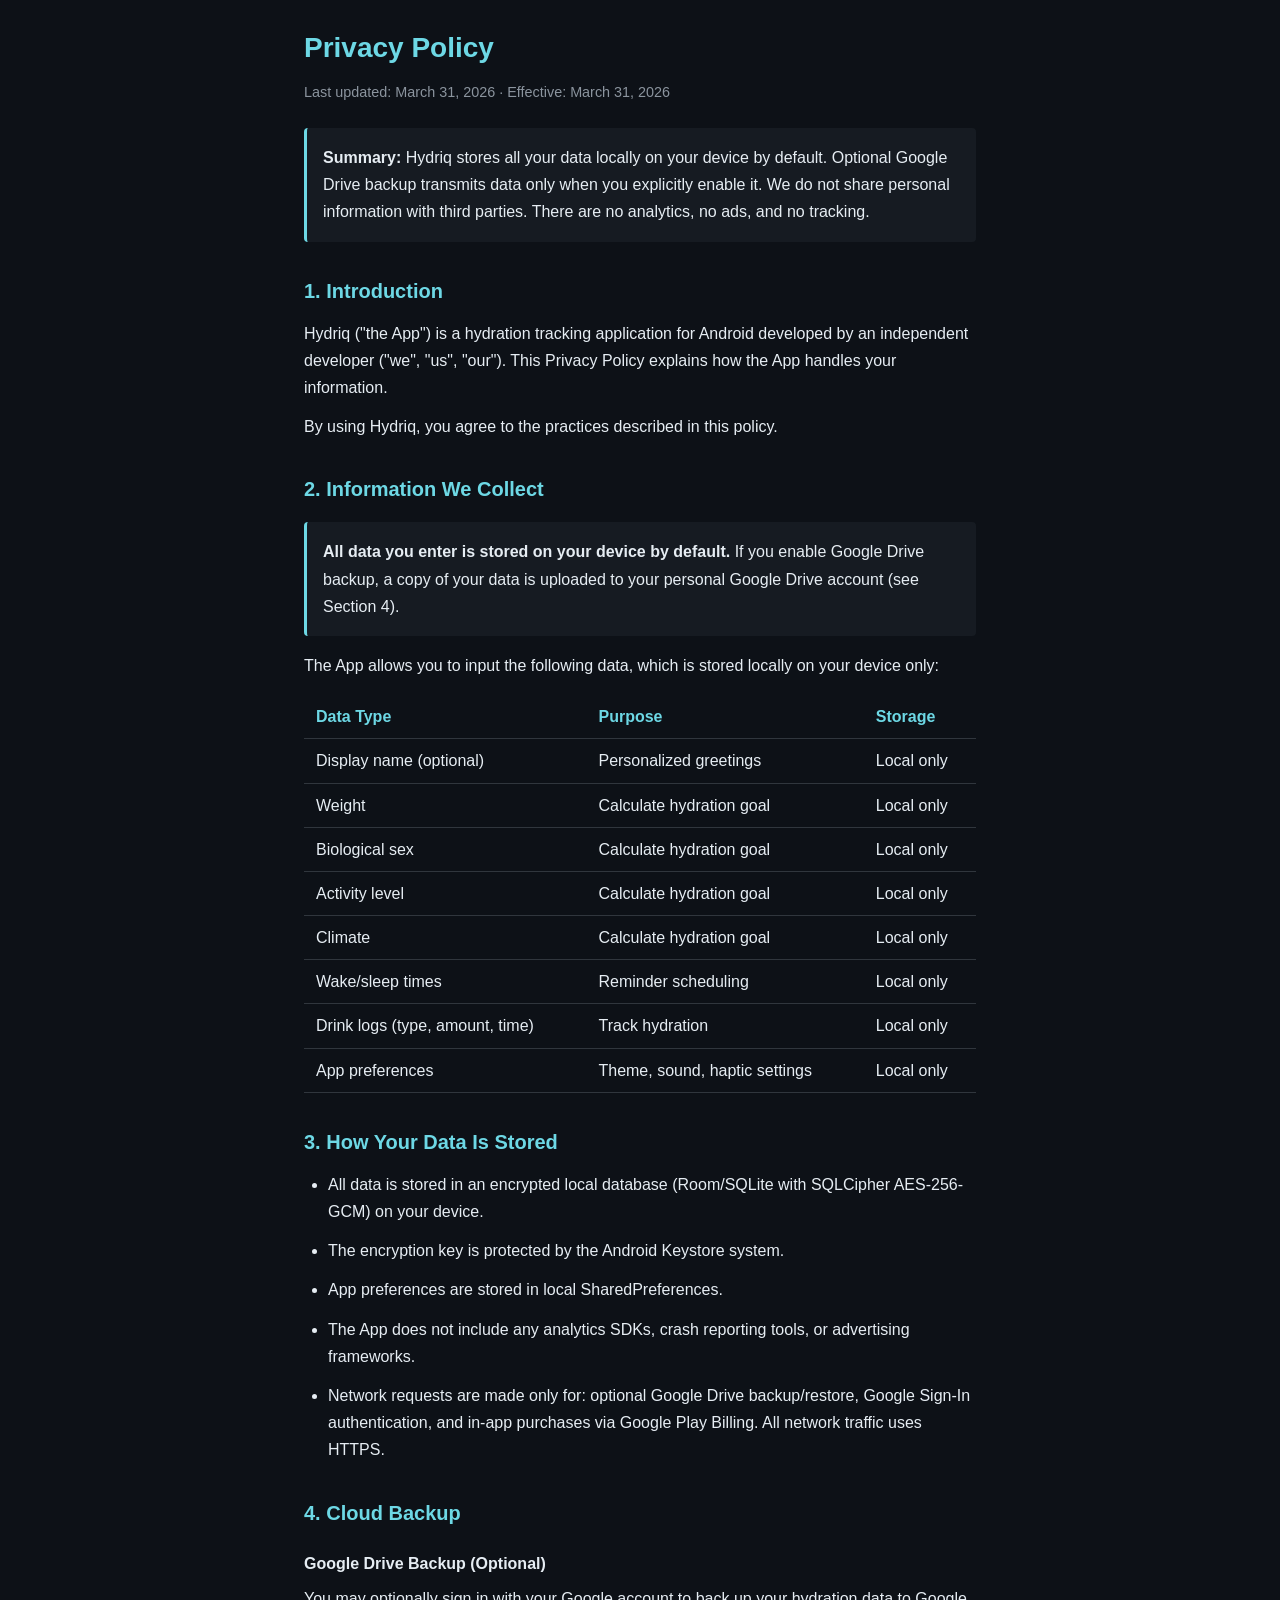
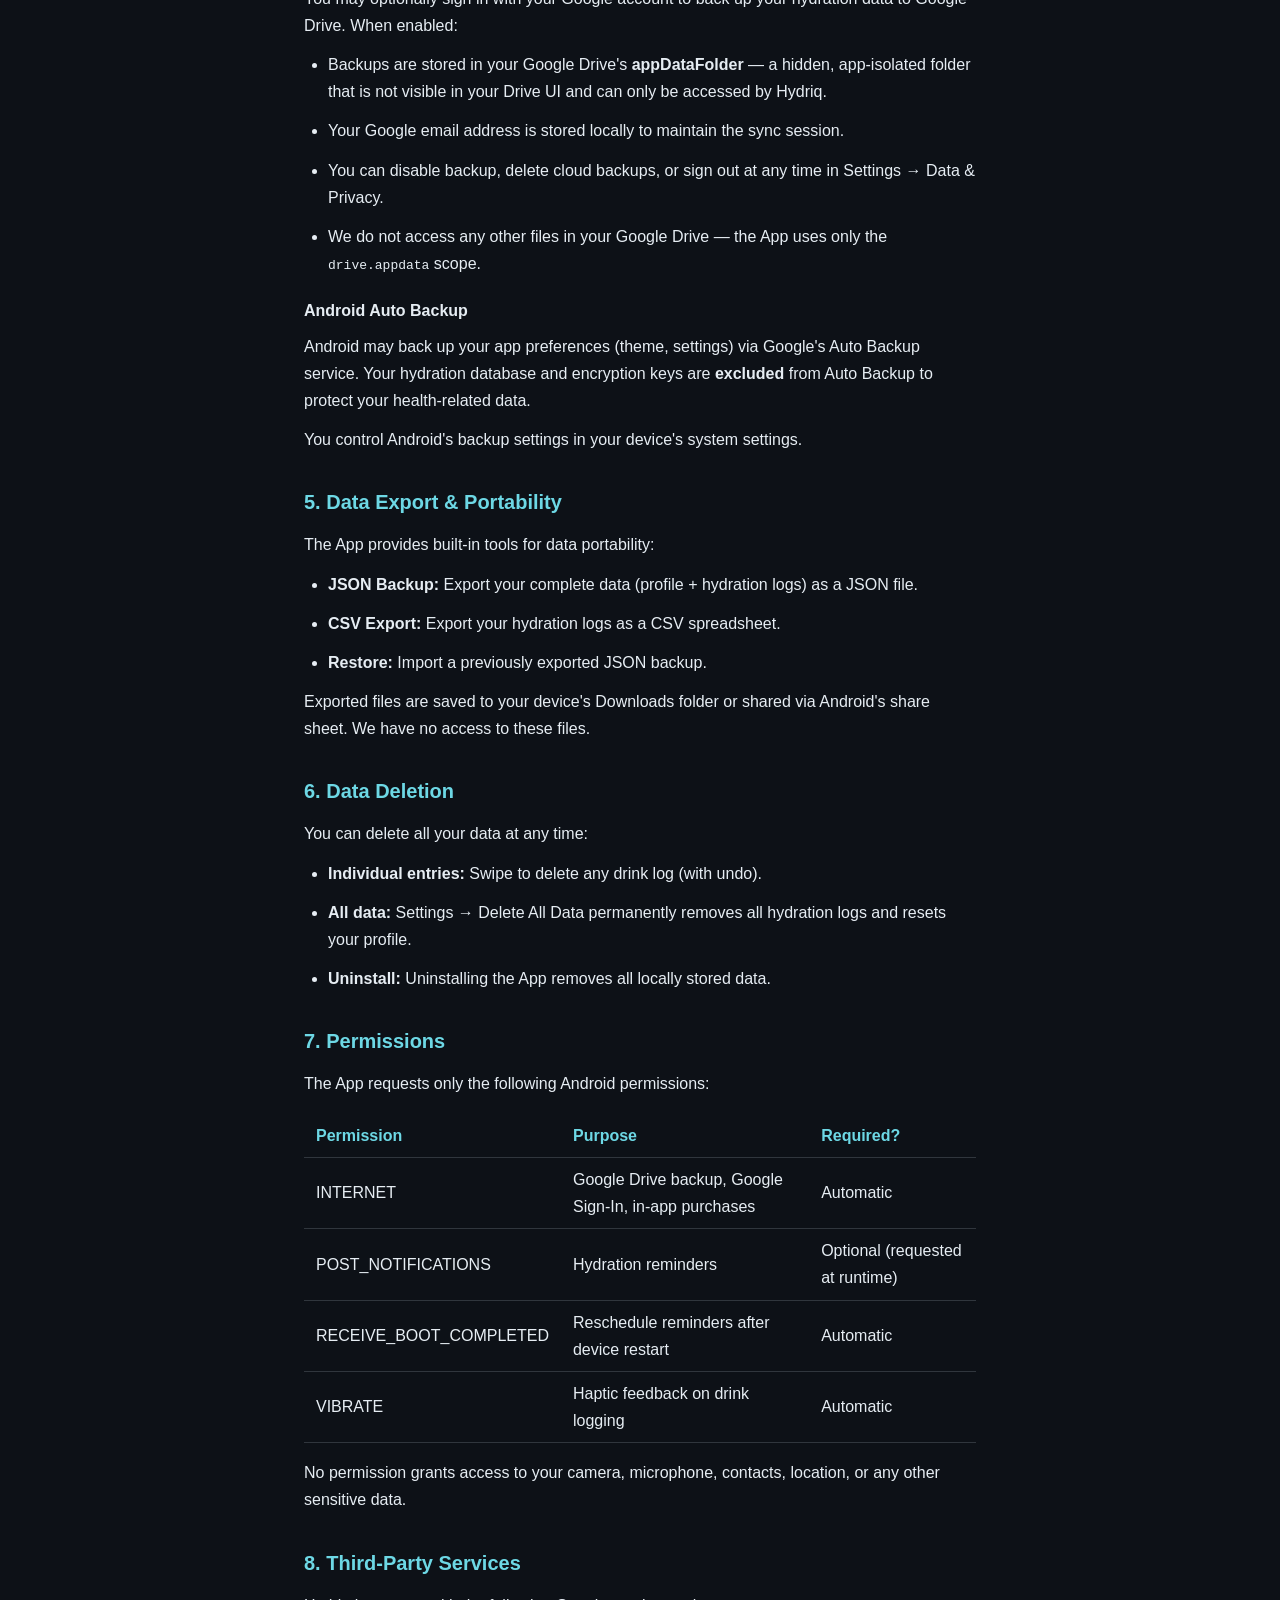
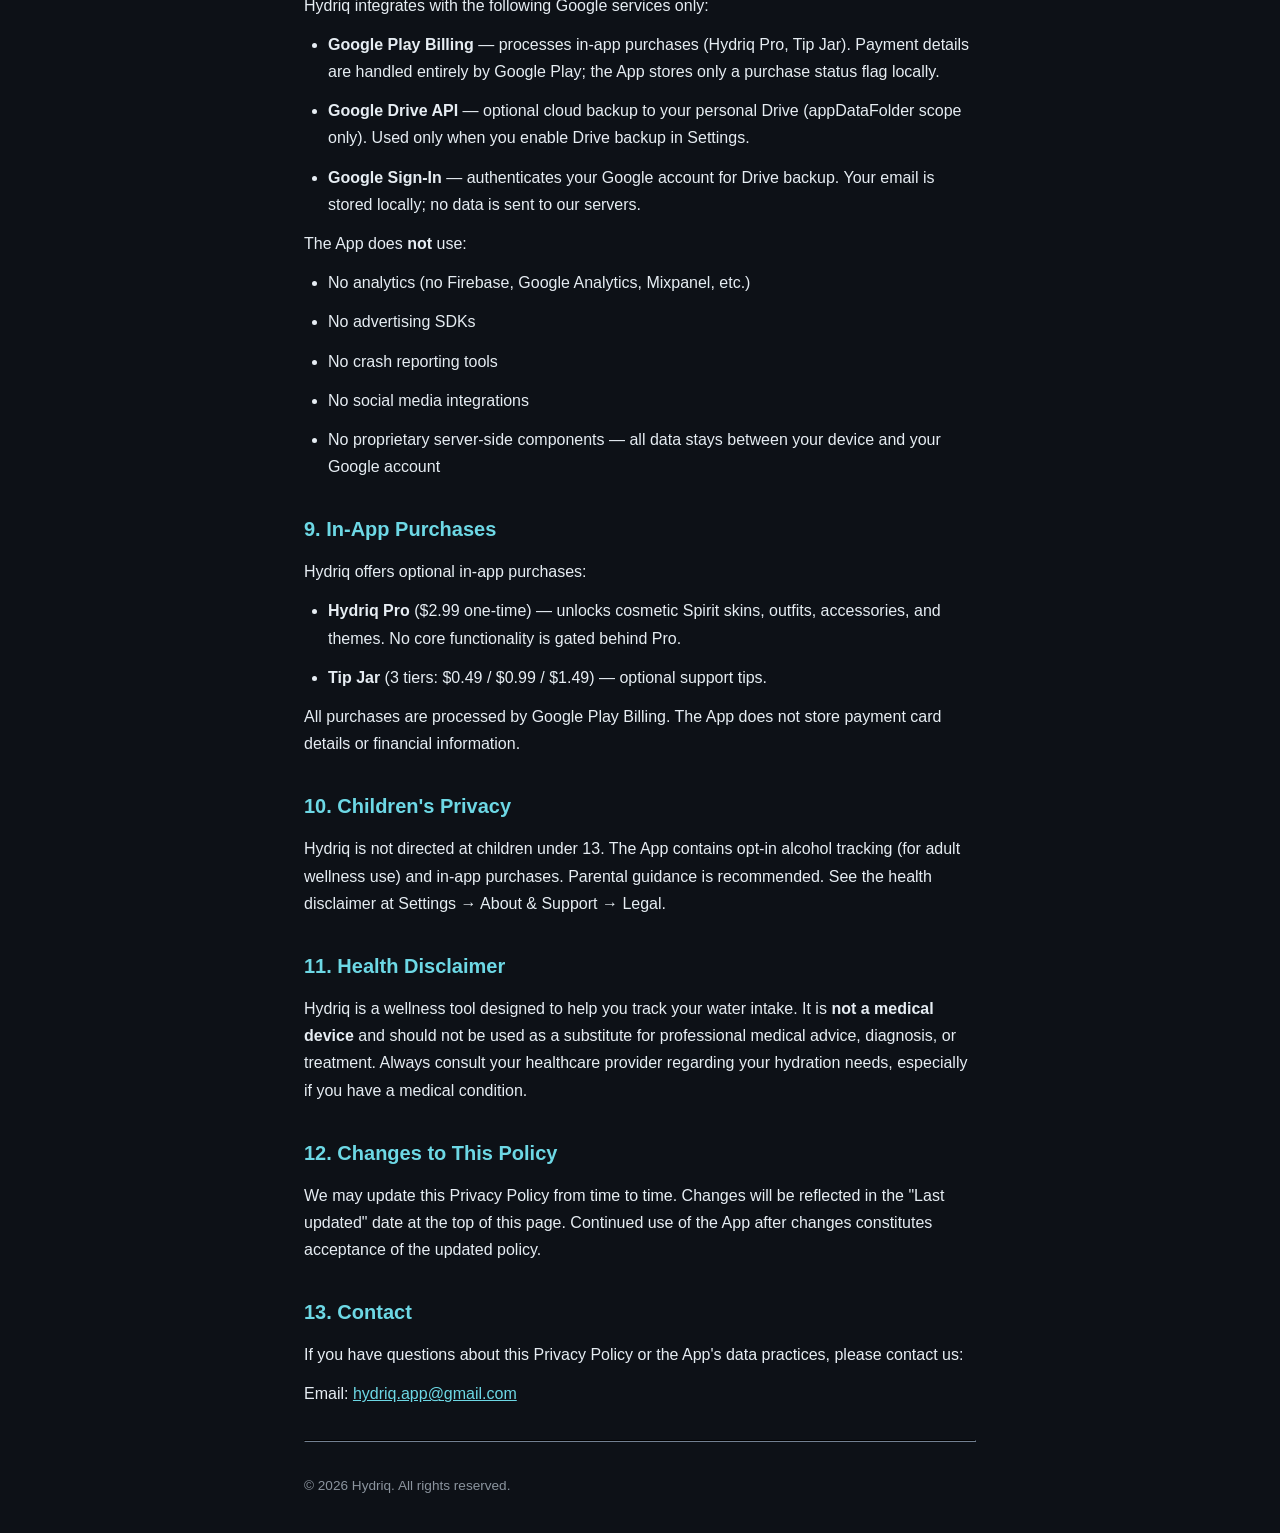
==== index.html @ 162431bd "Privacy policy" ====
<!DOCTYPE html>
<html lang="en">
<head>
    <meta charset="UTF-8">
    <meta name="viewport" content="width=device-width, initial-scale=1.0">
    <title>Hydriq — Privacy Policy</title>
    <style>
        :root {
            --bg: #0D1117;
            --surface: #161B22;
            --text: #E6EDF3;
            --muted: #8B949E;
            --accent: #6DD8E5;
        }
        * { margin: 0; padding: 0; box-sizing: border-box; }
        body {
            font-family: -apple-system, BlinkMacSystemFont, 'Segoe UI', Roboto, Oxygen, sans-serif;
            background: var(--bg);
            color: var(--text);
            line-height: 1.7;
            padding: 24px;
            max-width: 720px;
            margin: 0 auto;
        }
        h1 { font-size: 1.75rem; margin-bottom: 8px; color: var(--accent); }
        h2 { font-size: 1.25rem; margin-top: 32px; margin-bottom: 12px; color: var(--accent); }
        h3 { font-size: 1rem; margin-top: 20px; margin-bottom: 8px; }
        p, li { margin-bottom: 12px; color: var(--text); }
        ul { padding-left: 24px; }
        .subtitle { color: var(--muted); font-size: 0.9rem; margin-bottom: 24px; }
        .highlight { background: var(--surface); border-left: 3px solid var(--accent); padding: 16px; border-radius: 4px; margin: 16px 0; }
        a { color: var(--accent); }
        table { width: 100%; border-collapse: collapse; margin: 16px 0; }
        th, td { text-align: left; padding: 8px 12px; border-bottom: 1px solid #30363D; }
        th { color: var(--accent); font-weight: 600; }
    </style>
</head>
<body>

<h1>Privacy Policy</h1>
<p class="subtitle">Last updated: March 31, 2026 &middot; Effective: March 31, 2026</p>

<div class="highlight">
    <strong>Summary:</strong> Hydriq stores all your data locally on your device by default. Optional Google Drive backup transmits data only when you explicitly enable it. We do not share personal information with third parties. There are no analytics, no ads, and no tracking.
</div>

<h2>1. Introduction</h2>
<p>Hydriq ("the App") is a hydration tracking application for Android developed by an independent developer ("we", "us", "our"). This Privacy Policy explains how the App handles your information.</p>
<p>By using Hydriq, you agree to the practices described in this policy.</p>

<h2>2. Information We Collect</h2>

<div class="highlight">
    <strong>All data you enter is stored on your device by default.</strong> If you enable Google Drive backup, a copy of your data is uploaded to your personal Google Drive account (see Section 4).
</div>

<p>The App allows you to input the following data, which is stored locally on your device only:</p>

<table>
    <tr><th>Data Type</th><th>Purpose</th><th>Storage</th></tr>
    <tr><td>Display name (optional)</td><td>Personalized greetings</td><td>Local only</td></tr>
    <tr><td>Weight</td><td>Calculate hydration goal</td><td>Local only</td></tr>
    <tr><td>Biological sex</td><td>Calculate hydration goal</td><td>Local only</td></tr>
    <tr><td>Activity level</td><td>Calculate hydration goal</td><td>Local only</td></tr>
    <tr><td>Climate</td><td>Calculate hydration goal</td><td>Local only</td></tr>
    <tr><td>Wake/sleep times</td><td>Reminder scheduling</td><td>Local only</td></tr>
    <tr><td>Drink logs (type, amount, time)</td><td>Track hydration</td><td>Local only</td></tr>
    <tr><td>App preferences</td><td>Theme, sound, haptic settings</td><td>Local only</td></tr>
</table>

<h2>3. How Your Data Is Stored</h2>
<ul>
    <li>All data is stored in an encrypted local database (Room/SQLite with SQLCipher AES-256-GCM) on your device.</li>
    <li>The encryption key is protected by the Android Keystore system.</li>
    <li>App preferences are stored in local SharedPreferences.</li>
    <li>The App does not include any analytics SDKs, crash reporting tools, or advertising frameworks.</li>
    <li>Network requests are made only for: optional Google Drive backup/restore, Google Sign-In authentication, and in-app purchases via Google Play Billing. All network traffic uses HTTPS.</li>
</ul>

<h2>4. Cloud Backup</h2>

<h3>Google Drive Backup (Optional)</h3>
<p>You may optionally sign in with your Google account to back up your hydration data to Google Drive. When enabled:</p>
<ul>
    <li>Backups are stored in your Google Drive's <strong>appDataFolder</strong> — a hidden, app-isolated folder that is not visible in your Drive UI and can only be accessed by Hydriq.</li>
    <li>Your Google email address is stored locally to maintain the sync session.</li>
    <li>You can disable backup, delete cloud backups, or sign out at any time in Settings &rarr; Data &amp; Privacy.</li>
    <li>We do not access any other files in your Google Drive — the App uses only the <code>drive.appdata</code> scope.</li>
</ul>

<h3>Android Auto Backup</h3>
<p>Android may back up your app preferences (theme, settings) via Google's Auto Backup service. Your hydration database and encryption keys are <strong>excluded</strong> from Auto Backup to protect your health-related data.</p>
<p>You control Android's backup settings in your device's system settings.</p>

<h2>5. Data Export &amp; Portability</h2>
<p>The App provides built-in tools for data portability:</p>
<ul>
    <li><strong>JSON Backup:</strong> Export your complete data (profile + hydration logs) as a JSON file.</li>
    <li><strong>CSV Export:</strong> Export your hydration logs as a CSV spreadsheet.</li>
    <li><strong>Restore:</strong> Import a previously exported JSON backup.</li>
</ul>
<p>Exported files are saved to your device's Downloads folder or shared via Android's share sheet. We have no access to these files.</p>

<h2>6. Data Deletion</h2>
<p>You can delete all your data at any time:</p>
<ul>
    <li><strong>Individual entries:</strong> Swipe to delete any drink log (with undo).</li>
    <li><strong>All data:</strong> Settings &rarr; Delete All Data permanently removes all hydration logs and resets your profile.</li>
    <li><strong>Uninstall:</strong> Uninstalling the App removes all locally stored data.</li>
</ul>

<h2>7. Permissions</h2>
<p>The App requests only the following Android permissions:</p>
<table>
    <tr><th>Permission</th><th>Purpose</th><th>Required?</th></tr>
    <tr><td>INTERNET</td><td>Google Drive backup, Google Sign-In, in-app purchases</td><td>Automatic</td></tr>
    <tr><td>POST_NOTIFICATIONS</td><td>Hydration reminders</td><td>Optional (requested at runtime)</td></tr>
    <tr><td>RECEIVE_BOOT_COMPLETED</td><td>Reschedule reminders after device restart</td><td>Automatic</td></tr>
    <tr><td>VIBRATE</td><td>Haptic feedback on drink logging</td><td>Automatic</td></tr>
</table>
<p>No permission grants access to your camera, microphone, contacts, location, or any other sensitive data.</p>

<h2>8. Third-Party Services</h2>
<p>Hydriq integrates with the following Google services only:</p>
<ul>
    <li><strong>Google Play Billing</strong> — processes in-app purchases (Hydriq Pro, Tip Jar). Payment details are handled entirely by Google Play; the App stores only a purchase status flag locally.</li>
    <li><strong>Google Drive API</strong> — optional cloud backup to your personal Drive (appDataFolder scope only). Used only when you enable Drive backup in Settings.</li>
    <li><strong>Google Sign-In</strong> — authenticates your Google account for Drive backup. Your email is stored locally; no data is sent to our servers.</li>
</ul>
<p>The App does <strong>not</strong> use:</p>
<ul>
    <li>No analytics (no Firebase, Google Analytics, Mixpanel, etc.)</li>
    <li>No advertising SDKs</li>
    <li>No crash reporting tools</li>
    <li>No social media integrations</li>
    <li>No proprietary server-side components — all data stays between your device and your Google account</li>
</ul>

<h2>9. In-App Purchases</h2>
<p>Hydriq offers optional in-app purchases:</p>
<ul>
    <li><strong>Hydriq Pro</strong> ($2.99 one-time) — unlocks cosmetic Spirit skins, outfits, accessories, and themes. No core functionality is gated behind Pro.</li>
    <li><strong>Tip Jar</strong> (3 tiers: $0.49 / $0.99 / $1.49) — optional support tips.</li>
</ul>
<p>All purchases are processed by Google Play Billing. The App does not store payment card details or financial information.</p>

<h2>10. Children's Privacy</h2>
<p>Hydriq is not directed at children under 13. The App contains opt-in alcohol tracking (for adult wellness use) and in-app purchases. Parental guidance is recommended. See the health disclaimer at Settings &rarr; About &amp; Support &rarr; Legal.</p>

<h2>11. Health Disclaimer</h2>
<p>Hydriq is a wellness tool designed to help you track your water intake. It is <strong>not a medical device</strong> and should not be used as a substitute for professional medical advice, diagnosis, or treatment. Always consult your healthcare provider regarding your hydration needs, especially if you have a medical condition.</p>

<h2>12. Changes to This Policy</h2>
<p>We may update this Privacy Policy from time to time. Changes will be reflected in the "Last updated" date at the top of this page. Continued use of the App after changes constitutes acceptance of the updated policy.</p>

<h2>13. Contact</h2>
<p>If you have questions about this Privacy Policy or the App's data practices, please contact us:</p>
<p>Email: <a href="mailto:hydriq.app@gmail.com">hydriq.app@gmail.com</a></p>

<hr style="border-color: #30363D; margin: 32px 0;">
<p style="color: var(--muted); font-size: 0.85rem;">&copy; 2026 Hydriq. All rights reserved.</p>

</body>
</html>
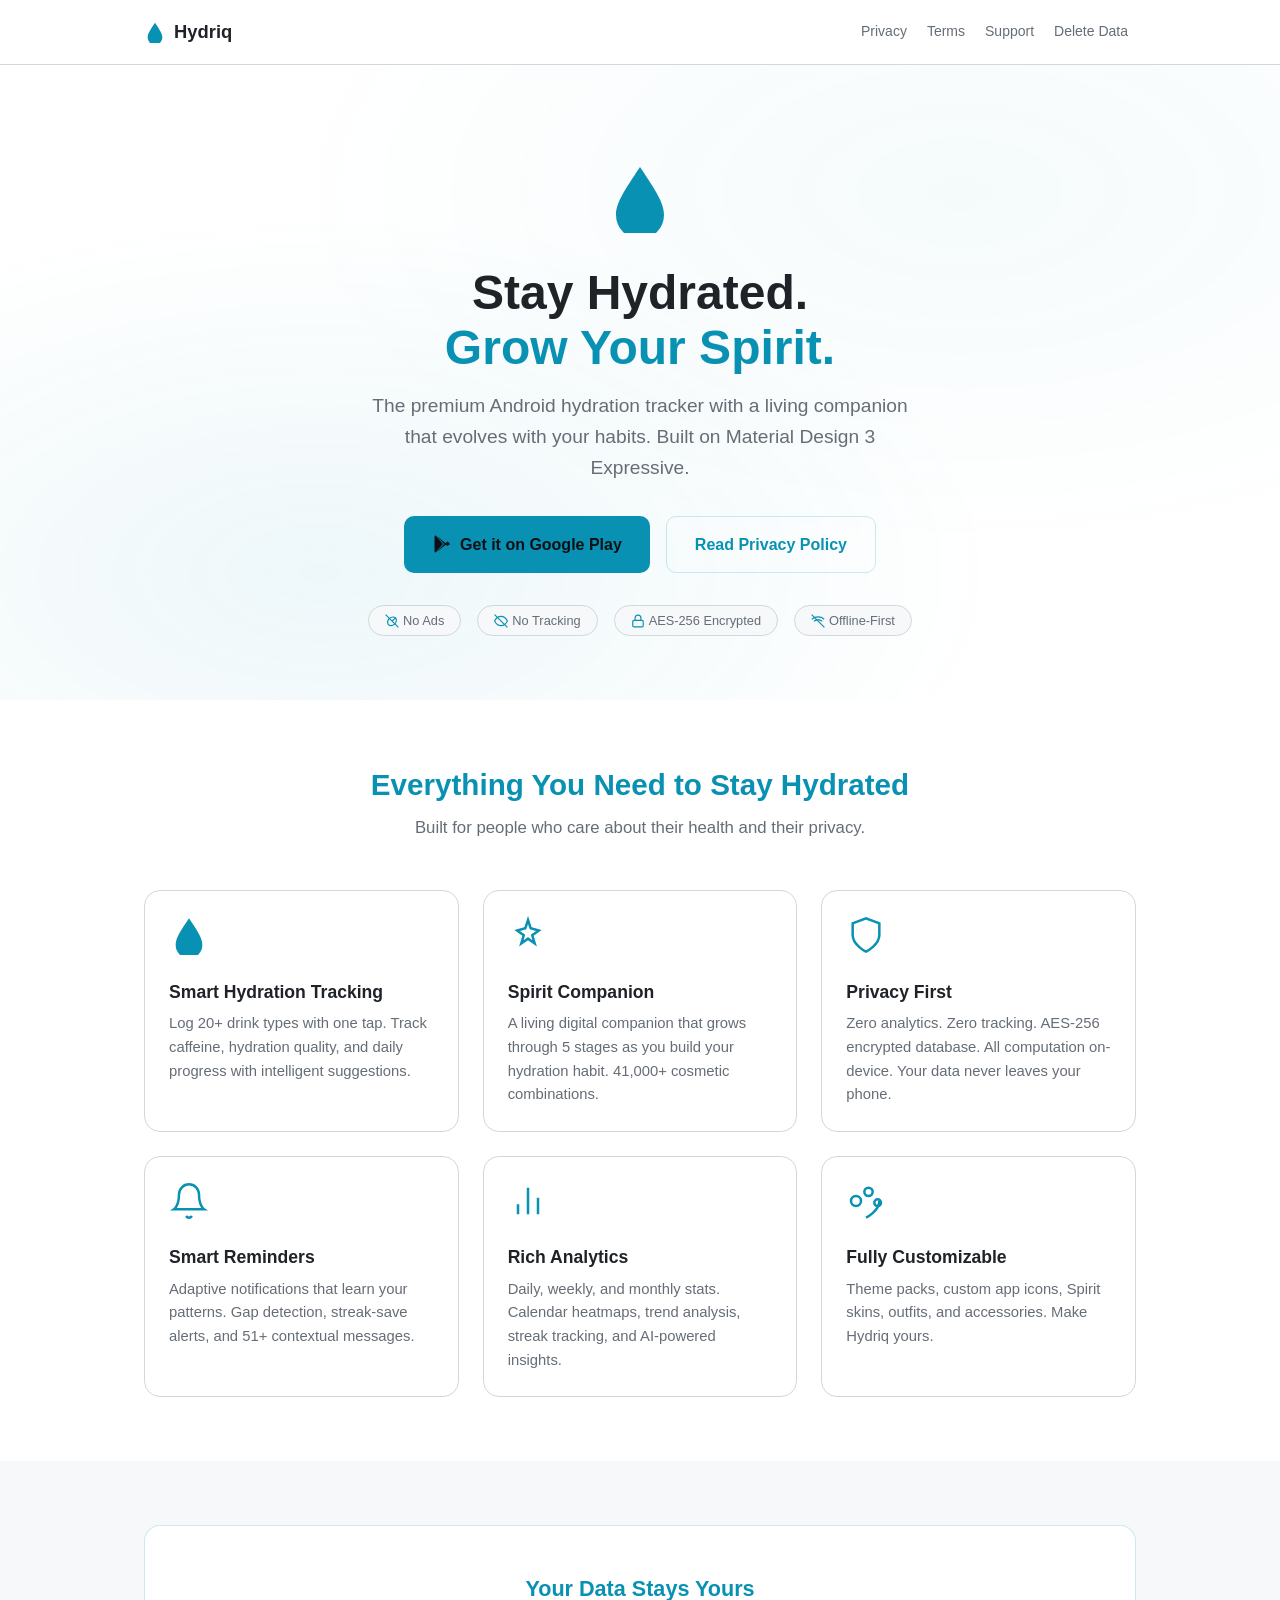
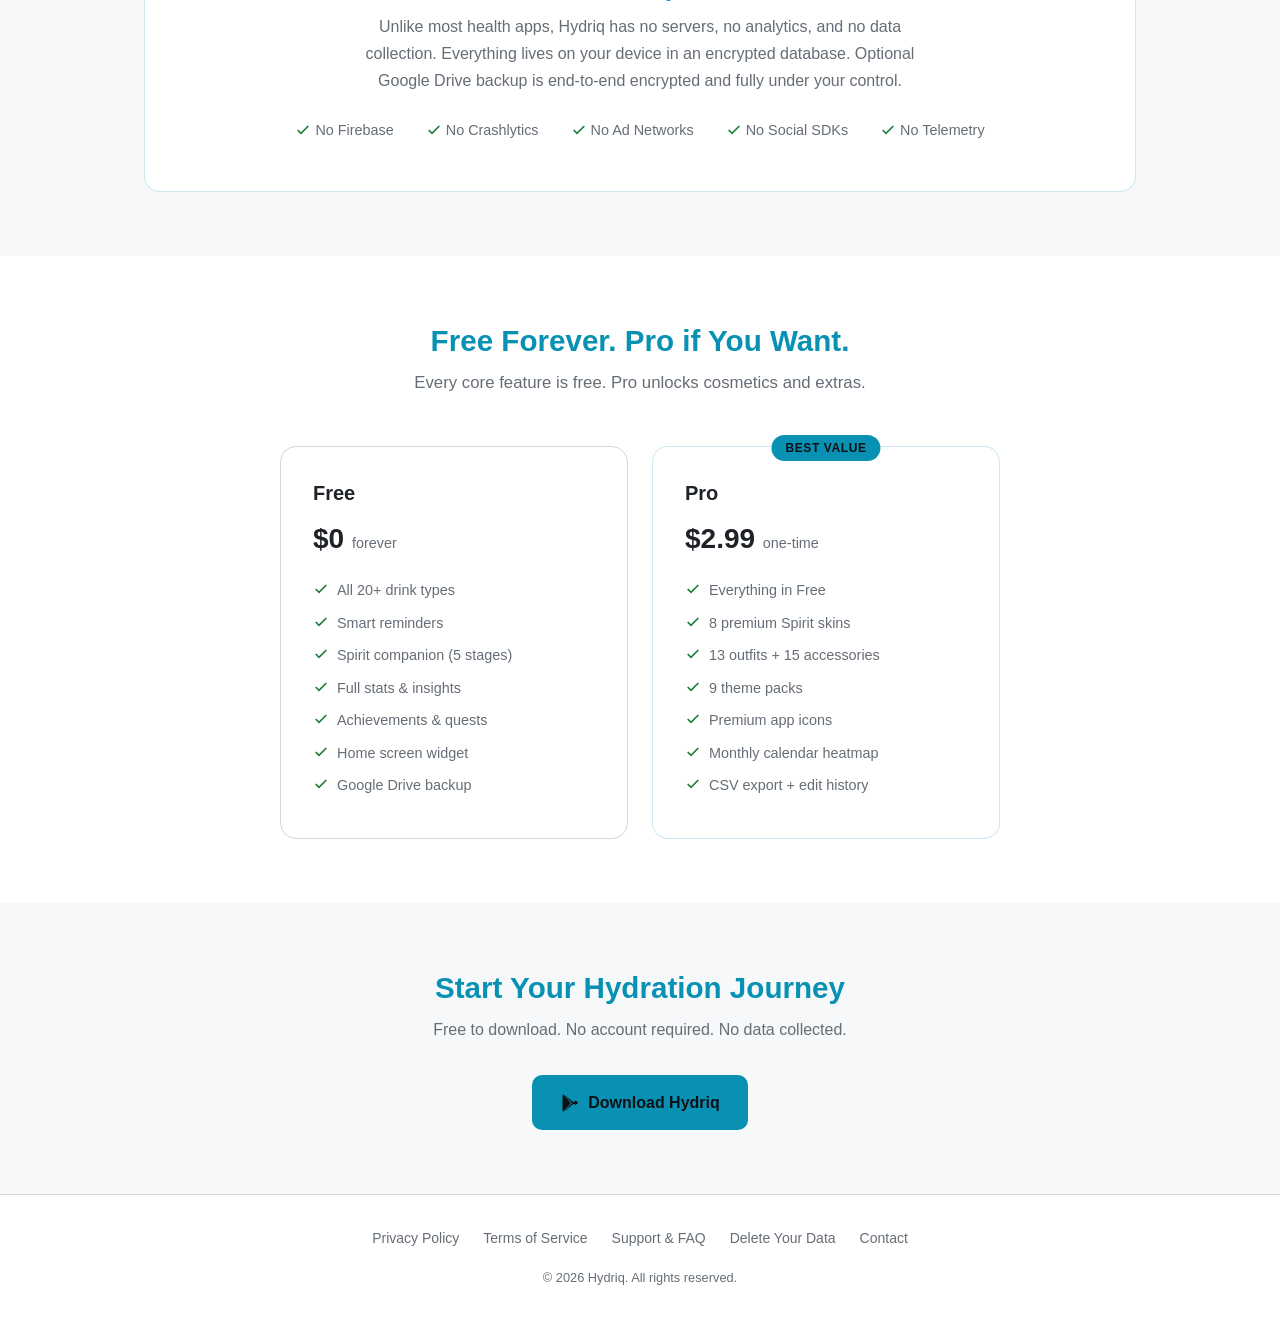
==== commit 056fb950: "Revamp site: landing page, terms, support, shared CSS, rename to hydriq-web" ====
--- a/index.html
+++ b/index.html
@@ -3,162 +3,217 @@
 <head>
     <meta charset="UTF-8">
     <meta name="viewport" content="width=device-width, initial-scale=1.0">
-    <title>Hydriq — Privacy Policy</title>
-    <style>
-        :root {
-            --bg: #0D1117;
-            --surface: #161B22;
-            --text: #E6EDF3;
-            --muted: #8B949E;
-            --accent: #6DD8E5;
-        }
-        * { margin: 0; padding: 0; box-sizing: border-box; }
-        body {
-            font-family: -apple-system, BlinkMacSystemFont, 'Segoe UI', Roboto, Oxygen, sans-serif;
-            background: var(--bg);
-            color: var(--text);
-            line-height: 1.7;
-            padding: 24px;
-            max-width: 720px;
-            margin: 0 auto;
-        }
-        h1 { font-size: 1.75rem; margin-bottom: 8px; color: var(--accent); }
-        h2 { font-size: 1.25rem; margin-top: 32px; margin-bottom: 12px; color: var(--accent); }
-        h3 { font-size: 1rem; margin-top: 20px; margin-bottom: 8px; }
-        p, li { margin-bottom: 12px; color: var(--text); }
-        ul { padding-left: 24px; }
-        .subtitle { color: var(--muted); font-size: 0.9rem; margin-bottom: 24px; }
-        .highlight { background: var(--surface); border-left: 3px solid var(--accent); padding: 16px; border-radius: 4px; margin: 16px 0; }
-        a { color: var(--accent); }
-        table { width: 100%; border-collapse: collapse; margin: 16px 0; }
-        th, td { text-align: left; padding: 8px 12px; border-bottom: 1px solid #30363D; }
-        th { color: var(--accent); font-weight: 600; }
-    </style>
+    <title>Hydriq — Premium Hydration Tracker for Android</title>
+    <meta name="description" content="The privacy-first Android hydration tracker with a living Spirit companion. No ads, no tracking, no servers. Your data stays yours.">
+    <meta property="og:title" content="Hydriq — Premium Hydration Tracker for Android">
+    <meta property="og:description" content="Track your hydration with a living Spirit companion that evolves with your habits. Privacy-first. No ads. No tracking.">
+    <meta property="og:type" content="website">
+    <meta property="og:url" content="https://rakesh87.github.io/hydriq-web/">
+    <meta property="og:image" content="https://rakesh87.github.io/hydriq-web/og-image.png">
+    <meta name="twitter:card" content="summary_large_image">
+    <meta name="twitter:title" content="Hydriq — Premium Hydration Tracker for Android">
+    <meta name="twitter:description" content="Track your hydration with a living Spirit companion. Privacy-first. No ads. No tracking.">
+    <link rel="canonical" href="https://rakesh87.github.io/hydriq-web/">
+    <link rel="stylesheet" href="./styles.css">
 </head>
 <body>
 
-<h1>Privacy Policy</h1>
-<p class="subtitle">Last updated: March 31, 2026 &middot; Effective: March 31, 2026</p>
-
-<div class="highlight">
-    <strong>Summary:</strong> Hydriq stores all your data locally on your device by default. Optional Google Drive backup transmits data only when you explicitly enable it. We do not share personal information with third parties. There are no analytics, no ads, and no tracking.
-</div>
-
-<h2>1. Introduction</h2>
-<p>Hydriq ("the App") is a hydration tracking application for Android developed by an independent developer ("we", "us", "our"). This Privacy Policy explains how the App handles your information.</p>
-<p>By using Hydriq, you agree to the practices described in this policy.</p>
-
-<h2>2. Information We Collect</h2>
-
-<div class="highlight">
-    <strong>All data you enter is stored on your device by default.</strong> If you enable Google Drive backup, a copy of your data is uploaded to your personal Google Drive account (see Section 4).
-</div>
-
-<p>The App allows you to input the following data, which is stored locally on your device only:</p>
-
-<table>
-    <tr><th>Data Type</th><th>Purpose</th><th>Storage</th></tr>
-    <tr><td>Display name (optional)</td><td>Personalized greetings</td><td>Local only</td></tr>
-    <tr><td>Weight</td><td>Calculate hydration goal</td><td>Local only</td></tr>
-    <tr><td>Biological sex</td><td>Calculate hydration goal</td><td>Local only</td></tr>
-    <tr><td>Activity level</td><td>Calculate hydration goal</td><td>Local only</td></tr>
-    <tr><td>Climate</td><td>Calculate hydration goal</td><td>Local only</td></tr>
-    <tr><td>Wake/sleep times</td><td>Reminder scheduling</td><td>Local only</td></tr>
-    <tr><td>Drink logs (type, amount, time)</td><td>Track hydration</td><td>Local only</td></tr>
-    <tr><td>App preferences</td><td>Theme, sound, haptic settings</td><td>Local only</td></tr>
-</table>
-
-<h2>3. How Your Data Is Stored</h2>
-<ul>
-    <li>All data is stored in an encrypted local database (Room/SQLite with SQLCipher AES-256-GCM) on your device.</li>
-    <li>The encryption key is protected by the Android Keystore system.</li>
-    <li>App preferences are stored in local SharedPreferences.</li>
-    <li>The App does not include any analytics SDKs, crash reporting tools, or advertising frameworks.</li>
-    <li>Network requests are made only for: optional Google Drive backup/restore, Google Sign-In authentication, and in-app purchases via Google Play Billing. All network traffic uses HTTPS.</li>
-</ul>
-
-<h2>4. Cloud Backup</h2>
-
-<h3>Google Drive Backup (Optional)</h3>
-<p>You may optionally sign in with your Google account to back up your hydration data to Google Drive. When enabled:</p>
-<ul>
-    <li>Backups are stored in your Google Drive's <strong>appDataFolder</strong> — a hidden, app-isolated folder that is not visible in your Drive UI and can only be accessed by Hydriq.</li>
-    <li>Your Google email address is stored locally to maintain the sync session.</li>
-    <li>You can disable backup, delete cloud backups, or sign out at any time in Settings &rarr; Data &amp; Privacy.</li>
-    <li>We do not access any other files in your Google Drive — the App uses only the <code>drive.appdata</code> scope.</li>
-</ul>
-
-<h3>Android Auto Backup</h3>
-<p>Android may back up your app preferences (theme, settings) via Google's Auto Backup service. Your hydration database and encryption keys are <strong>excluded</strong> from Auto Backup to protect your health-related data.</p>
-<p>You control Android's backup settings in your device's system settings.</p>
-
-<h2>5. Data Export &amp; Portability</h2>
-<p>The App provides built-in tools for data portability:</p>
-<ul>
-    <li><strong>JSON Backup:</strong> Export your complete data (profile + hydration logs) as a JSON file.</li>
-    <li><strong>CSV Export:</strong> Export your hydration logs as a CSV spreadsheet.</li>
-    <li><strong>Restore:</strong> Import a previously exported JSON backup.</li>
-</ul>
-<p>Exported files are saved to your device's Downloads folder or shared via Android's share sheet. We have no access to these files.</p>
-
-<h2>6. Data Deletion</h2>
-<p>You can delete all your data at any time:</p>
-<ul>
-    <li><strong>Individual entries:</strong> Swipe to delete any drink log (with undo).</li>
-    <li><strong>All data:</strong> Settings &rarr; Delete All Data permanently removes all hydration logs and resets your profile.</li>
-    <li><strong>Uninstall:</strong> Uninstalling the App removes all locally stored data.</li>
-</ul>
-
-<h2>7. Permissions</h2>
-<p>The App requests only the following Android permissions:</p>
-<table>
-    <tr><th>Permission</th><th>Purpose</th><th>Required?</th></tr>
-    <tr><td>INTERNET</td><td>Google Drive backup, Google Sign-In, in-app purchases</td><td>Automatic</td></tr>
-    <tr><td>POST_NOTIFICATIONS</td><td>Hydration reminders</td><td>Optional (requested at runtime)</td></tr>
-    <tr><td>RECEIVE_BOOT_COMPLETED</td><td>Reschedule reminders after device restart</td><td>Automatic</td></tr>
-    <tr><td>VIBRATE</td><td>Haptic feedback on drink logging</td><td>Automatic</td></tr>
-</table>
-<p>No permission grants access to your camera, microphone, contacts, location, or any other sensitive data.</p>
-
-<h2>8. Third-Party Services</h2>
-<p>Hydriq integrates with the following Google services only:</p>
-<ul>
-    <li><strong>Google Play Billing</strong> — processes in-app purchases (Hydriq Pro, Tip Jar). Payment details are handled entirely by Google Play; the App stores only a purchase status flag locally.</li>
-    <li><strong>Google Drive API</strong> — optional cloud backup to your personal Drive (appDataFolder scope only). Used only when you enable Drive backup in Settings.</li>
-    <li><strong>Google Sign-In</strong> — authenticates your Google account for Drive backup. Your email is stored locally; no data is sent to our servers.</li>
-</ul>
-<p>The App does <strong>not</strong> use:</p>
-<ul>
-    <li>No analytics (no Firebase, Google Analytics, Mixpanel, etc.)</li>
-    <li>No advertising SDKs</li>
-    <li>No crash reporting tools</li>
-    <li>No social media integrations</li>
-    <li>No proprietary server-side components — all data stays between your device and your Google account</li>
-</ul>
-
-<h2>9. In-App Purchases</h2>
-<p>Hydriq offers optional in-app purchases:</p>
-<ul>
-    <li><strong>Hydriq Pro</strong> ($2.99 one-time) — unlocks cosmetic Spirit skins, outfits, accessories, and themes. No core functionality is gated behind Pro.</li>
-    <li><strong>Tip Jar</strong> (3 tiers: $0.49 / $0.99 / $1.49) — optional support tips.</li>
-</ul>
-<p>All purchases are processed by Google Play Billing. The App does not store payment card details or financial information.</p>
-
-<h2>10. Children's Privacy</h2>
-<p>Hydriq is not directed at children under 13. The App contains opt-in alcohol tracking (for adult wellness use) and in-app purchases. Parental guidance is recommended. See the health disclaimer at Settings &rarr; About &amp; Support &rarr; Legal.</p>
-
-<h2>11. Health Disclaimer</h2>
-<p>Hydriq is a wellness tool designed to help you track your water intake. It is <strong>not a medical device</strong> and should not be used as a substitute for professional medical advice, diagnosis, or treatment. Always consult your healthcare provider regarding your hydration needs, especially if you have a medical condition.</p>
-
-<h2>12. Changes to This Policy</h2>
-<p>We may update this Privacy Policy from time to time. Changes will be reflected in the "Last updated" date at the top of this page. Continued use of the App after changes constitutes acceptance of the updated policy.</p>
-
-<h2>13. Contact</h2>
-<p>If you have questions about this Privacy Policy or the App's data practices, please contact us:</p>
-<p>Email: <a href="mailto:hydriq.app@gmail.com">hydriq.app@gmail.com</a></p>
-
-<hr style="border-color: #30363D; margin: 32px 0;">
-<p style="color: var(--muted); font-size: 0.85rem;">&copy; 2026 Hydriq. All rights reserved.</p>
+<a href="#main" class="skip-link">Skip to content</a>
+
+<header>
+    <nav class="nav" role="navigation" aria-label="Main">
+        <div class="nav-inner">
+            <a href="./" class="nav-brand" aria-label="Hydriq Home">
+                <svg viewBox="0 0 24 24" fill="currentColor" aria-hidden="true"><path d="M12 2C6.67 10 4 14 4 18a8 8 0 0016 0c0-4-2.67-8-8-16z"/></svg>
+                Hydriq
+            </a>
+            <div class="nav-links">
+                <a href="./privacy.html">Privacy</a>
+                <a href="./terms.html">Terms</a>
+                <a href="./support.html">Support</a>
+                <a href="./delete-data.html">Delete Data</a>
+            </div>
+        </div>
+    </nav>
+</header>
+
+<main id="main">
+
+    <!-- Hero -->
+    <section class="hero">
+        <div class="hero-inner">
+            <svg class="hero-icon" viewBox="0 0 24 24" fill="currentColor" aria-hidden="true"><path d="M12 2C6.67 10 4 14 4 18a8 8 0 0016 0c0-4-2.67-8-8-16z"/></svg>
+            <h1 class="hero-title">Stay Hydrated.<br><span class="accent">Grow Your Spirit.</span></h1>
+            <p class="hero-subtitle">The premium Android hydration tracker with a living companion that evolves with your habits. Built on Material Design 3 Expressive.</p>
+            <div class="cta-group">
+                <a href="https://play.google.com/store/apps/details?id=com.hydriq" class="btn btn-primary" target="_blank" rel="noopener">
+                    <svg viewBox="0 0 24 24" fill="currentColor" aria-hidden="true"><path d="M3 20.5V3.5c0-.85.47-1.56 1.15-1.95L13.08 12l-8.93 10.45C3.47 22.06 3 21.35 3 20.5zm14.54-8.5L5.74 2.27 15.5 12l-9.76 9.73L17.54 12zm3.32-1.47l-2.63-1.53L15.97 12l2.26 2.5 2.63-1.53c.6-.35.6-1.22 0-1.94zM5.74 2.27L15.5 12 5.74 21.73l-.1-.08L14.58 12 5.64 2.35l.1-.08z"/></svg>
+                    Get it on Google Play
+                </a>
+                <a href="./privacy.html" class="btn btn-secondary">Read Privacy Policy</a>
+            </div>
+            <div class="trust-badges" aria-label="Trust signals">
+                <span class="badge">
+                    <svg viewBox="0 0 24 24" fill="none" stroke="currentColor" stroke-width="2" aria-hidden="true"><path d="M18.36 6.64A9 9 0 015.64 18.36M18.36 6.64L12 12m6.36-5.36A9 9 0 005.64 18.36"/><line x1="1" y1="1" x2="23" y2="23"/></svg>
+                    No Ads
+                </span>
+                <span class="badge">
+                    <svg viewBox="0 0 24 24" fill="none" stroke="currentColor" stroke-width="2" aria-hidden="true"><path d="M1 12s4-8 11-8 11 8 11 8-4 8-11 8S1 12 1 12z"/><line x1="1" y1="1" x2="23" y2="23"/></svg>
+                    No Tracking
+                </span>
+                <span class="badge">
+                    <svg viewBox="0 0 24 24" fill="none" stroke="currentColor" stroke-width="2" aria-hidden="true"><rect x="3" y="11" width="18" height="11" rx="2"/><path d="M7 11V7a5 5 0 0110 0v4"/></svg>
+                    AES-256 Encrypted
+                </span>
+                <span class="badge">
+                    <svg viewBox="0 0 24 24" fill="none" stroke="currentColor" stroke-width="2" aria-hidden="true"><path d="M5 12.55a11 11 0 0114.08 0M1.42 9a16 16 0 0121.16 0"/><line x1="1" y1="1" x2="23" y2="23"/></svg>
+                    Offline-First
+                </span>
+            </div>
+        </div>
+    </section>
+
+    <!-- Features -->
+    <section class="section" aria-labelledby="features-heading">
+        <div class="container-wide">
+            <div class="section-header">
+                <h2 id="features-heading">Everything You Need to Stay Hydrated</h2>
+                <p>Built for people who care about their health and their privacy.</p>
+            </div>
+            <div class="feature-grid">
+                <div class="feature-card">
+                    <svg class="feature-icon" viewBox="0 0 24 24" fill="currentColor" aria-hidden="true"><path d="M12 2C6.67 10 4 14 4 18a8 8 0 0016 0c0-4-2.67-8-8-16z"/></svg>
+                    <h3>Smart Hydration Tracking</h3>
+                    <p>Log 20+ drink types with one tap. Track caffeine, hydration quality, and daily progress with intelligent suggestions.</p>
+                </div>
+                <div class="feature-card">
+                    <svg class="feature-icon" viewBox="0 0 24 24" fill="none" stroke="currentColor" stroke-width="1.5" aria-hidden="true"><path d="M12 3l1.59 4.88L18.5 9.3l-3.95 2.87L16 17.05 12 14.18l-4 2.87 1.45-4.88L5.5 9.3l4.91-1.42z"/></svg>
+                    <h3>Spirit Companion</h3>
+                    <p>A living digital companion that grows through 5 stages as you build your hydration habit. 41,000+ cosmetic combinations.</p>
+                </div>
+                <div class="feature-card">
+                    <svg class="feature-icon" viewBox="0 0 24 24" fill="none" stroke="currentColor" stroke-width="1.5" aria-hidden="true"><path d="M12 22s8-4 8-10V5l-8-3-8 3v7c0 6 8 10 8 10z"/></svg>
+                    <h3>Privacy First</h3>
+                    <p>Zero analytics. Zero tracking. AES-256 encrypted database. All computation on-device. Your data never leaves your phone.</p>
+                </div>
+                <div class="feature-card">
+                    <svg class="feature-icon" viewBox="0 0 24 24" fill="none" stroke="currentColor" stroke-width="1.5" aria-hidden="true"><path d="M18 8A6 6 0 006 8c0 7-3 9-3 9h18s-3-2-3-9"/><path d="M13.73 21a2 2 0 01-3.46 0"/></svg>
+                    <h3>Smart Reminders</h3>
+                    <p>Adaptive notifications that learn your patterns. Gap detection, streak-save alerts, and 51+ contextual messages.</p>
+                </div>
+                <div class="feature-card">
+                    <svg class="feature-icon" viewBox="0 0 24 24" fill="none" stroke="currentColor" stroke-width="1.5" aria-hidden="true"><path d="M18 20V10M12 20V4M6 20v-6"/></svg>
+                    <h3>Rich Analytics</h3>
+                    <p>Daily, weekly, and monthly stats. Calendar heatmaps, trend analysis, streak tracking, and AI-powered insights.</p>
+                </div>
+                <div class="feature-card">
+                    <svg class="feature-icon" viewBox="0 0 24 24" fill="none" stroke="currentColor" stroke-width="1.5" aria-hidden="true"><circle cx="13.5" cy="6.5" r="2.5"/><circle cx="19" cy="13" r="2"/><circle cx="6" cy="12" r="3"/><path d="M12 22s8-4 8-10"/></svg>
+                    <h3>Fully Customizable</h3>
+                    <p>Theme packs, custom app icons, Spirit skins, outfits, and accessories. Make Hydriq yours.</p>
+                </div>
+            </div>
+        </div>
+    </section>
+
+    <!-- Privacy Callout -->
+    <section class="section section-alt" aria-labelledby="privacy-heading">
+        <div class="container-wide">
+            <div class="privacy-callout">
+                <h3 id="privacy-heading">Your Data Stays Yours</h3>
+                <p>Unlike most health apps, Hydriq has no servers, no analytics, and no data collection. Everything lives on your device in an encrypted database. Optional Google Drive backup is end-to-end encrypted and fully under your control.</p>
+                <div class="privacy-features">
+                    <span>
+                        <svg viewBox="0 0 24 24" fill="none" stroke="currentColor" stroke-width="2.5" aria-hidden="true"><polyline points="20 6 9 17 4 12"/></svg>
+                        No Firebase
+                    </span>
+                    <span>
+                        <svg viewBox="0 0 24 24" fill="none" stroke="currentColor" stroke-width="2.5" aria-hidden="true"><polyline points="20 6 9 17 4 12"/></svg>
+                        No Crashlytics
+                    </span>
+                    <span>
+                        <svg viewBox="0 0 24 24" fill="none" stroke="currentColor" stroke-width="2.5" aria-hidden="true"><polyline points="20 6 9 17 4 12"/></svg>
+                        No Ad Networks
+                    </span>
+                    <span>
+                        <svg viewBox="0 0 24 24" fill="none" stroke="currentColor" stroke-width="2.5" aria-hidden="true"><polyline points="20 6 9 17 4 12"/></svg>
+                        No Social SDKs
+                    </span>
+                    <span>
+                        <svg viewBox="0 0 24 24" fill="none" stroke="currentColor" stroke-width="2.5" aria-hidden="true"><polyline points="20 6 9 17 4 12"/></svg>
+                        No Telemetry
+                    </span>
+                </div>
+            </div>
+        </div>
+    </section>
+
+    <!-- Free vs Pro -->
+    <section class="section" aria-labelledby="pricing-heading">
+        <div class="container-wide">
+            <div class="section-header">
+                <h2 id="pricing-heading">Free Forever. Pro if You Want.</h2>
+                <p>Every core feature is free. Pro unlocks cosmetics and extras.</p>
+            </div>
+            <div class="comparison">
+                <div class="plan-card">
+                    <h3>Free</h3>
+                    <div class="plan-price">$0 <span>forever</span></div>
+                    <ul class="plan-features">
+                        <li><svg viewBox="0 0 24 24" fill="none" stroke="currentColor" stroke-width="2.5" aria-hidden="true"><polyline points="20 6 9 17 4 12"/></svg> All 20+ drink types</li>
+                        <li><svg viewBox="0 0 24 24" fill="none" stroke="currentColor" stroke-width="2.5" aria-hidden="true"><polyline points="20 6 9 17 4 12"/></svg> Smart reminders</li>
+                        <li><svg viewBox="0 0 24 24" fill="none" stroke="currentColor" stroke-width="2.5" aria-hidden="true"><polyline points="20 6 9 17 4 12"/></svg> Spirit companion (5 stages)</li>
+                        <li><svg viewBox="0 0 24 24" fill="none" stroke="currentColor" stroke-width="2.5" aria-hidden="true"><polyline points="20 6 9 17 4 12"/></svg> Full stats &amp; insights</li>
+                        <li><svg viewBox="0 0 24 24" fill="none" stroke="currentColor" stroke-width="2.5" aria-hidden="true"><polyline points="20 6 9 17 4 12"/></svg> Achievements &amp; quests</li>
+                        <li><svg viewBox="0 0 24 24" fill="none" stroke="currentColor" stroke-width="2.5" aria-hidden="true"><polyline points="20 6 9 17 4 12"/></svg> Home screen widget</li>
+                        <li><svg viewBox="0 0 24 24" fill="none" stroke="currentColor" stroke-width="2.5" aria-hidden="true"><polyline points="20 6 9 17 4 12"/></svg> Google Drive backup</li>
+                    </ul>
+                </div>
+                <div class="plan-card featured">
+                    <span class="plan-badge">Best Value</span>
+                    <h3>Pro</h3>
+                    <div class="plan-price">$2.99 <span>one-time</span></div>
+                    <ul class="plan-features">
+                        <li><svg viewBox="0 0 24 24" fill="none" stroke="currentColor" stroke-width="2.5" aria-hidden="true"><polyline points="20 6 9 17 4 12"/></svg> Everything in Free</li>
+                        <li><svg viewBox="0 0 24 24" fill="none" stroke="currentColor" stroke-width="2.5" aria-hidden="true"><polyline points="20 6 9 17 4 12"/></svg> 8 premium Spirit skins</li>
+                        <li><svg viewBox="0 0 24 24" fill="none" stroke="currentColor" stroke-width="2.5" aria-hidden="true"><polyline points="20 6 9 17 4 12"/></svg> 13 outfits + 15 accessories</li>
+                        <li><svg viewBox="0 0 24 24" fill="none" stroke="currentColor" stroke-width="2.5" aria-hidden="true"><polyline points="20 6 9 17 4 12"/></svg> 9 theme packs</li>
+                        <li><svg viewBox="0 0 24 24" fill="none" stroke="currentColor" stroke-width="2.5" aria-hidden="true"><polyline points="20 6 9 17 4 12"/></svg> Premium app icons</li>
+                        <li><svg viewBox="0 0 24 24" fill="none" stroke="currentColor" stroke-width="2.5" aria-hidden="true"><polyline points="20 6 9 17 4 12"/></svg> Monthly calendar heatmap</li>
+                        <li><svg viewBox="0 0 24 24" fill="none" stroke="currentColor" stroke-width="2.5" aria-hidden="true"><polyline points="20 6 9 17 4 12"/></svg> CSV export + edit history</li>
+                    </ul>
+                </div>
+            </div>
+        </div>
+    </section>
+
+    <!-- Download CTA -->
+    <section class="section section-alt" aria-labelledby="download-heading">
+        <div class="download-section">
+            <h2 id="download-heading">Start Your Hydration Journey</h2>
+            <p>Free to download. No account required. No data collected.</p>
+            <div class="cta-group">
+                <a href="https://play.google.com/store/apps/details?id=com.hydriq" class="btn btn-primary" target="_blank" rel="noopener">
+                    <svg viewBox="0 0 24 24" fill="currentColor" aria-hidden="true"><path d="M3 20.5V3.5c0-.85.47-1.56 1.15-1.95L13.08 12l-8.93 10.45C3.47 22.06 3 21.35 3 20.5zm14.54-8.5L5.74 2.27 15.5 12l-9.76 9.73L17.54 12zm3.32-1.47l-2.63-1.53L15.97 12l2.26 2.5 2.63-1.53c.6-.35.6-1.22 0-1.94zM5.74 2.27L15.5 12 5.74 21.73l-.1-.08L14.58 12 5.64 2.35l.1-.08z"/></svg>
+                    Download Hydriq
+                </a>
+            </div>
+        </div>
+    </section>
+
+</main>
+
+<footer class="site-footer">
+    <div class="footer-inner">
+        <nav class="footer-links" aria-label="Footer">
+            <a href="./privacy.html">Privacy Policy</a>
+            <a href="./terms.html">Terms of Service</a>
+            <a href="./support.html">Support &amp; FAQ</a>
+            <a href="./delete-data.html">Delete Your Data</a>
+            <a href="mailto:hydriq.app@gmail.com">Contact</a>
+        </nav>
+        <p class="footer-copy">&copy; 2026 Hydriq. All rights reserved.</p>
+    </div>
+</footer>
 
 </body>
 </html>
--- a/styles.css
+++ b/styles.css
@@ -0,0 +1,704 @@
+/* ============================================
+   Hydriq — Design System
+   Version 1.0
+   ============================================ */
+
+/* --- Reset --- */
+*, *::before, *::after { margin: 0; padding: 0; box-sizing: border-box; }
+
+/* --- Custom Properties — Dark Theme (Default) --- */
+:root {
+    --color-bg: #0D1117;
+    --color-surface: #161B22;
+    --color-surface-raised: #1C2333;
+    --color-text: #E6EDF3;
+    --color-text-secondary: #8B949E;
+    --color-accent: #6DD8E5;
+    --color-accent-dark: #4DC0CE;
+    --color-accent-hover: #8FE4ED;
+    --color-accent-subtle: rgba(109,216,229,0.08);
+    --color-accent-border: rgba(109,216,229,0.3);
+    --color-border: #30363D;
+    --color-success: #3FB950;
+    --color-warning: #D29922;
+    --color-hero-grad-1: rgba(109,216,229,0.12);
+    --color-hero-grad-2: rgba(109,216,229,0.06);
+
+    --font-sans: -apple-system, BlinkMacSystemFont, 'Segoe UI', Roboto, Oxygen, Ubuntu, Cantarell, sans-serif;
+    --font-mono: 'SF Mono', 'Fira Code', Menlo, Consolas, monospace;
+
+    --radius-sm: 6px;
+    --radius-md: 10px;
+    --radius-lg: 16px;
+
+    --shadow-sm: 0 1px 3px rgba(0,0,0,0.3);
+    --shadow-md: 0 4px 12px rgba(0,0,0,0.35);
+    --shadow-lg: 0 8px 24px rgba(0,0,0,0.4);
+
+    --max-width-narrow: 720px;
+    --max-width-wide: 1040px;
+
+    --space-xs: 4px;
+    --space-sm: 8px;
+    --space-md: 16px;
+    --space-lg: 24px;
+    --space-xl: 32px;
+    --space-2xl: 48px;
+    --space-3xl: 64px;
+    --space-4xl: 96px;
+}
+
+/* --- Light Theme --- */
+@media (prefers-color-scheme: light) {
+    :root {
+        --color-bg: #FFFFFF;
+        --color-surface: #F6F8FA;
+        --color-surface-raised: #FFFFFF;
+        --color-text: #1F2328;
+        --color-text-secondary: #656D76;
+        --color-accent: #0891B2;
+        --color-accent-dark: #0E7490;
+        --color-accent-hover: #06B6D4;
+        --color-accent-subtle: rgba(8,145,178,0.06);
+        --color-accent-border: rgba(8,145,178,0.2);
+        --color-border: #D0D7DE;
+        --color-success: #1A7F37;
+        --color-warning: #9A6700;
+        --color-hero-grad-1: rgba(8,145,178,0.07);
+        --color-hero-grad-2: rgba(8,145,178,0.04);
+
+        --shadow-sm: 0 1px 3px rgba(0,0,0,0.06);
+        --shadow-md: 0 4px 12px rgba(0,0,0,0.08);
+        --shadow-lg: 0 8px 24px rgba(0,0,0,0.1);
+    }
+}
+
+/* --- Base --- */
+html { scroll-behavior: smooth; }
+
+body {
+    font-family: var(--font-sans);
+    background: var(--color-bg);
+    color: var(--color-text);
+    line-height: 1.7;
+    -webkit-font-smoothing: antialiased;
+    -moz-osx-font-smoothing: grayscale;
+}
+
+img { max-width: 100%; height: auto; display: block; }
+a { color: var(--color-accent); text-decoration: none; transition: color 0.2s; }
+a:hover { color: var(--color-accent-hover); }
+
+/* --- Skip Link (a11y) --- */
+.skip-link {
+    position: absolute;
+    top: -100%;
+    left: var(--space-md);
+    background: var(--color-accent);
+    color: var(--color-bg);
+    padding: var(--space-sm) var(--space-md);
+    border-radius: var(--radius-sm);
+    font-weight: 600;
+    z-index: 1000;
+    transition: top 0.2s;
+}
+.skip-link:focus { top: var(--space-md); }
+
+/* --- Navigation --- */
+.nav {
+    position: sticky;
+    top: 0;
+    z-index: 100;
+    background: var(--color-bg);
+    border-bottom: 1px solid var(--color-border);
+    backdrop-filter: blur(12px);
+    -webkit-backdrop-filter: blur(12px);
+}
+
+/* Slight transparency for glass effect in dark */
+@supports (backdrop-filter: blur(12px)) {
+    .nav { background: rgba(13,17,23,0.85); }
+}
+@media (prefers-color-scheme: light) {
+    @supports (backdrop-filter: blur(12px)) {
+        .nav { background: rgba(255,255,255,0.85); }
+    }
+}
+
+.nav-inner {
+    max-width: var(--max-width-wide);
+    margin: 0 auto;
+    padding: var(--space-md) var(--space-lg);
+    display: flex;
+    align-items: center;
+    justify-content: space-between;
+    gap: var(--space-md);
+}
+
+.nav-brand {
+    display: flex;
+    align-items: center;
+    gap: var(--space-sm);
+    font-size: 1.15rem;
+    font-weight: 700;
+    color: var(--color-text);
+    white-space: nowrap;
+    text-decoration: none;
+}
+.nav-brand:hover { color: var(--color-accent); }
+
+.nav-brand svg {
+    width: 22px;
+    height: 22px;
+    color: var(--color-accent);
+    flex-shrink: 0;
+}
+
+.nav-links {
+    display: flex;
+    align-items: center;
+    gap: var(--space-xs);
+    overflow-x: auto;
+    -webkit-overflow-scrolling: touch;
+    scrollbar-width: none;
+}
+.nav-links::-webkit-scrollbar { display: none; }
+
+.nav-links a {
+    padding: var(--space-xs) var(--space-sm);
+    border-radius: var(--radius-sm);
+    font-size: 0.875rem;
+    font-weight: 500;
+    color: var(--color-text-secondary);
+    white-space: nowrap;
+    transition: color 0.2s, background 0.2s;
+}
+.nav-links a:hover,
+.nav-links a[aria-current="page"] {
+    color: var(--color-accent);
+    background: var(--color-accent-subtle);
+}
+
+/* --- Containers --- */
+.container { max-width: var(--max-width-narrow); margin: 0 auto; padding: 0 var(--space-lg); }
+.container-wide { max-width: var(--max-width-wide); margin: 0 auto; padding: 0 var(--space-lg); }
+
+/* --- Page Content Wrapper --- */
+.page-content { padding: var(--space-2xl) 0 var(--space-3xl); }
+
+/* --- Typography --- */
+h1 { font-size: 1.75rem; font-weight: 700; color: var(--color-accent); margin-bottom: var(--space-sm); line-height: 1.3; }
+h2 { font-size: 1.25rem; font-weight: 600; color: var(--color-accent); margin-top: var(--space-xl); margin-bottom: var(--space-md); line-height: 1.4; }
+h3 { font-size: 1.05rem; font-weight: 600; margin-top: var(--space-lg); margin-bottom: var(--space-sm); line-height: 1.4; }
+p { margin-bottom: var(--space-md); }
+li { margin-bottom: var(--space-sm); }
+ul, ol { padding-left: var(--space-lg); }
+
+.subtitle {
+    color: var(--color-text-secondary);
+    font-size: 0.9rem;
+    margin-bottom: var(--space-lg);
+}
+
+/* --- Callout / Highlight --- */
+.highlight {
+    background: var(--color-surface);
+    border-left: 3px solid var(--color-accent);
+    padding: var(--space-md);
+    border-radius: var(--radius-sm);
+    margin: var(--space-md) 0;
+}
+
+/* --- Tables --- */
+table { width: 100%; border-collapse: collapse; margin: var(--space-md) 0; font-size: 0.95rem; }
+th, td { text-align: left; padding: var(--space-sm) var(--space-md); border-bottom: 1px solid var(--color-border); }
+th { color: var(--color-accent); font-weight: 600; font-size: 0.85rem; text-transform: uppercase; letter-spacing: 0.04em; }
+
+/* --- Steps (delete-data) --- */
+.step {
+    background: var(--color-surface);
+    border-radius: var(--radius-md);
+    padding: var(--space-md);
+    margin: var(--space-sm) 0;
+}
+.step-number {
+    color: var(--color-accent);
+    font-weight: 700;
+    font-size: 1.1rem;
+}
+
+/* --- Inline Code --- */
+.path, code {
+    font-family: var(--font-mono);
+    background: var(--color-surface);
+    padding: 2px 6px;
+    border-radius: 3px;
+    font-size: 0.875em;
+}
+
+/* =============================================
+   LANDING PAGE
+   ============================================= */
+
+/* Hero */
+.hero {
+    padding: var(--space-4xl) var(--space-lg) var(--space-3xl);
+    text-align: center;
+    background:
+        radial-gradient(ellipse at 25% 80%, var(--color-hero-grad-1) 0%, transparent 50%),
+        radial-gradient(ellipse at 75% 20%, var(--color-hero-grad-2) 0%, transparent 50%),
+        var(--color-bg);
+}
+
+.hero-inner {
+    max-width: 680px;
+    margin: 0 auto;
+}
+
+.hero-icon {
+    width: 72px;
+    height: 72px;
+    margin: 0 auto var(--space-lg);
+    color: var(--color-accent);
+}
+
+.hero-title {
+    font-size: clamp(2rem, 5vw, 3rem);
+    font-weight: 800;
+    line-height: 1.15;
+    margin-bottom: var(--space-md);
+    color: var(--color-text);
+}
+.hero-title .accent { color: var(--color-accent); }
+
+.hero-subtitle {
+    font-size: clamp(1rem, 2.5vw, 1.2rem);
+    color: var(--color-text-secondary);
+    line-height: 1.6;
+    margin-bottom: var(--space-xl);
+    max-width: 560px;
+    margin-left: auto;
+    margin-right: auto;
+}
+
+/* Trust Badges */
+.trust-badges {
+    display: flex;
+    flex-wrap: wrap;
+    justify-content: center;
+    gap: var(--space-sm) var(--space-md);
+    margin-top: var(--space-xl);
+}
+
+.badge {
+    display: flex;
+    align-items: center;
+    gap: var(--space-xs);
+    padding: var(--space-xs) var(--space-md);
+    background: var(--color-surface);
+    border: 1px solid var(--color-border);
+    border-radius: 100px;
+    font-size: 0.8rem;
+    font-weight: 500;
+    color: var(--color-text-secondary);
+    white-space: nowrap;
+}
+.badge svg { width: 14px; height: 14px; color: var(--color-accent); flex-shrink: 0; }
+
+/* CTA Buttons */
+.cta-group {
+    display: flex;
+    flex-wrap: wrap;
+    justify-content: center;
+    gap: var(--space-md);
+}
+
+.btn {
+    display: inline-flex;
+    align-items: center;
+    gap: var(--space-sm);
+    padding: 14px 28px;
+    border-radius: var(--radius-md);
+    font-size: 1rem;
+    font-weight: 600;
+    text-decoration: none;
+    transition: transform 0.15s, box-shadow 0.2s, background 0.2s;
+    cursor: pointer;
+    border: none;
+}
+.btn:active { transform: scale(0.98); }
+
+.btn-primary {
+    background: var(--color-accent);
+    color: #0D1117;
+}
+.btn-primary:hover {
+    background: var(--color-accent-hover);
+    color: #0D1117;
+    box-shadow: var(--shadow-md);
+}
+
+.btn-secondary {
+    background: transparent;
+    color: var(--color-accent);
+    border: 1px solid var(--color-accent-border);
+}
+.btn-secondary:hover {
+    background: var(--color-accent-subtle);
+    color: var(--color-accent-hover);
+}
+
+.btn svg { width: 20px; height: 20px; }
+
+/* Section */
+.section {
+    padding: var(--space-3xl) var(--space-lg);
+}
+.section-alt {
+    background: var(--color-surface);
+}
+
+.section-header {
+    text-align: center;
+    max-width: 560px;
+    margin: 0 auto var(--space-2xl);
+}
+.section-header h2 {
+    font-size: clamp(1.5rem, 3vw, 1.85rem);
+    margin-top: 0;
+    margin-bottom: var(--space-sm);
+}
+.section-header p {
+    color: var(--color-text-secondary);
+    font-size: 1.05rem;
+}
+
+/* Feature Grid */
+.feature-grid {
+    display: grid;
+    grid-template-columns: repeat(auto-fit, minmax(280px, 1fr));
+    gap: var(--space-lg);
+    max-width: var(--max-width-wide);
+    margin: 0 auto;
+}
+
+.feature-card {
+    background: var(--color-surface-raised);
+    border: 1px solid var(--color-border);
+    border-radius: var(--radius-lg);
+    padding: var(--space-lg);
+    transition: border-color 0.2s, box-shadow 0.2s, transform 0.2s;
+}
+.feature-card:hover {
+    border-color: var(--color-accent-border);
+    box-shadow: var(--shadow-md);
+    transform: translateY(-2px);
+}
+
+.feature-icon {
+    width: 40px;
+    height: 40px;
+    margin-bottom: var(--space-md);
+    color: var(--color-accent);
+}
+
+.feature-card h3 {
+    font-size: 1.1rem;
+    margin-top: 0;
+    margin-bottom: var(--space-sm);
+    color: var(--color-text);
+}
+.feature-card p {
+    font-size: 0.925rem;
+    color: var(--color-text-secondary);
+    margin-bottom: 0;
+    line-height: 1.6;
+}
+
+/* Privacy Callout */
+.privacy-callout {
+    max-width: var(--max-width-wide);
+    margin: 0 auto;
+    background: var(--color-surface-raised);
+    border: 1px solid var(--color-accent-border);
+    border-radius: var(--radius-lg);
+    padding: var(--space-2xl) var(--space-xl);
+    text-align: center;
+}
+.privacy-callout h3 {
+    font-size: 1.35rem;
+    color: var(--color-accent);
+    margin-top: 0;
+    margin-bottom: var(--space-sm);
+}
+.privacy-callout p {
+    color: var(--color-text-secondary);
+    max-width: 560px;
+    margin: 0 auto var(--space-md);
+    font-size: 1rem;
+}
+.privacy-callout p:last-child { margin-bottom: 0; }
+
+.privacy-features {
+    display: flex;
+    flex-wrap: wrap;
+    justify-content: center;
+    gap: var(--space-md) var(--space-xl);
+    margin-top: var(--space-lg);
+    font-size: 0.9rem;
+    color: var(--color-text-secondary);
+}
+.privacy-features span {
+    display: flex;
+    align-items: center;
+    gap: var(--space-xs);
+}
+.privacy-features svg { width: 16px; height: 16px; color: var(--color-success); }
+
+/* Comparison */
+.comparison {
+    display: grid;
+    grid-template-columns: 1fr 1fr;
+    gap: var(--space-lg);
+    max-width: 720px;
+    margin: 0 auto;
+}
+
+.plan-card {
+    background: var(--color-surface-raised);
+    border: 1px solid var(--color-border);
+    border-radius: var(--radius-lg);
+    padding: var(--space-xl);
+}
+.plan-card.featured {
+    border-color: var(--color-accent-border);
+    position: relative;
+}
+.plan-badge {
+    position: absolute;
+    top: -12px;
+    left: 50%;
+    transform: translateX(-50%);
+    background: var(--color-accent);
+    color: #0D1117;
+    font-size: 0.75rem;
+    font-weight: 700;
+    padding: 3px 14px;
+    border-radius: 100px;
+    text-transform: uppercase;
+    letter-spacing: 0.05em;
+}
+
+.plan-card h3 {
+    margin-top: 0;
+    font-size: 1.25rem;
+    color: var(--color-text);
+}
+.plan-price {
+    font-size: 1.75rem;
+    font-weight: 800;
+    color: var(--color-text);
+    margin: var(--space-sm) 0 var(--space-md);
+}
+.plan-price span {
+    font-size: 0.9rem;
+    font-weight: 400;
+    color: var(--color-text-secondary);
+}
+
+.plan-features {
+    list-style: none;
+    padding: 0;
+}
+.plan-features li {
+    display: flex;
+    align-items: flex-start;
+    gap: var(--space-sm);
+    margin-bottom: var(--space-sm);
+    font-size: 0.9rem;
+    color: var(--color-text-secondary);
+}
+.plan-features li svg {
+    width: 16px;
+    height: 16px;
+    color: var(--color-success);
+    flex-shrink: 0;
+    margin-top: 3px;
+}
+
+/* Download CTA */
+.download-section {
+    text-align: center;
+    max-width: var(--max-width-wide);
+    margin: 0 auto;
+}
+.download-section h2 {
+    font-size: clamp(1.5rem, 3vw, 1.85rem);
+    margin-top: 0;
+    margin-bottom: var(--space-sm);
+}
+.download-section p {
+    color: var(--color-text-secondary);
+    margin-bottom: var(--space-xl);
+    font-size: 1rem;
+}
+
+/* =============================================
+   FAQ / SUPPORT PAGE
+   ============================================= */
+.faq-group { margin-bottom: var(--space-xl); }
+.faq-group-title {
+    font-size: 1.05rem;
+    font-weight: 600;
+    color: var(--color-text);
+    margin-bottom: var(--space-md);
+    padding-bottom: var(--space-sm);
+    border-bottom: 1px solid var(--color-border);
+}
+
+.faq-item {
+    border: 1px solid var(--color-border);
+    border-radius: var(--radius-md);
+    margin-bottom: var(--space-sm);
+    overflow: hidden;
+    transition: border-color 0.2s;
+}
+.faq-item[open] { border-color: var(--color-accent-border); }
+
+.faq-item summary {
+    padding: var(--space-md) var(--space-lg);
+    font-weight: 600;
+    font-size: 0.95rem;
+    cursor: pointer;
+    list-style: none;
+    display: flex;
+    align-items: center;
+    justify-content: space-between;
+    gap: var(--space-md);
+    transition: background 0.2s;
+}
+.faq-item summary:hover { background: var(--color-accent-subtle); }
+.faq-item summary::-webkit-details-marker { display: none; }
+.faq-item summary::marker { display: none; content: ''; }
+
+.faq-item summary::after {
+    content: '+';
+    font-size: 1.3rem;
+    font-weight: 300;
+    color: var(--color-text-secondary);
+    transition: transform 0.2s;
+    flex-shrink: 0;
+}
+.faq-item[open] summary::after {
+    content: '\2212'; /* minus */
+    color: var(--color-accent);
+}
+
+.faq-answer {
+    padding: 0 var(--space-lg) var(--space-md);
+    font-size: 0.925rem;
+    color: var(--color-text-secondary);
+    line-height: 1.7;
+}
+.faq-answer p:last-child { margin-bottom: 0; }
+
+/* Contact Card */
+.contact-card {
+    background: var(--color-surface);
+    border: 1px solid var(--color-border);
+    border-radius: var(--radius-lg);
+    padding: var(--space-xl);
+    text-align: center;
+    margin-top: var(--space-xl);
+}
+.contact-card h3 {
+    margin-top: 0;
+    color: var(--color-text);
+}
+.contact-card p {
+    color: var(--color-text-secondary);
+    font-size: 0.95rem;
+}
+.contact-card .email-link {
+    font-size: 1.1rem;
+    font-weight: 600;
+}
+
+/* =============================================
+   FOOTER
+   ============================================= */
+.site-footer {
+    border-top: 1px solid var(--color-border);
+    padding: var(--space-xl) var(--space-lg);
+    text-align: center;
+}
+.footer-inner {
+    max-width: var(--max-width-wide);
+    margin: 0 auto;
+}
+
+.footer-links {
+    display: flex;
+    flex-wrap: wrap;
+    justify-content: center;
+    gap: var(--space-sm) var(--space-lg);
+    margin-bottom: var(--space-md);
+}
+.footer-links a {
+    font-size: 0.875rem;
+    color: var(--color-text-secondary);
+}
+.footer-links a:hover { color: var(--color-accent); }
+
+.footer-copy {
+    font-size: 0.8rem;
+    color: var(--color-text-secondary);
+}
+
+/* =============================================
+   PRINT
+   ============================================= */
+@media print {
+    :root {
+        --color-bg: #fff;
+        --color-surface: #f5f5f5;
+        --color-surface-raised: #fff;
+        --color-text: #000;
+        --color-text-secondary: #333;
+        --color-accent: #0891B2;
+        --color-border: #ccc;
+    }
+    .nav, .skip-link, .cta-group, .trust-badges, .btn { display: none !important; }
+    body { padding: 20px; font-size: 11pt; }
+    .hero { padding: 20px 0; background: none !important; }
+    .feature-card, .plan-card, .faq-item { break-inside: avoid; }
+    a { color: #000; text-decoration: underline; }
+    a[href]::after { content: " (" attr(href) ")"; font-size: 0.8em; color: #555; }
+    .footer-links a[href]::after { content: none; }
+}
+
+/* =============================================
+   RESPONSIVE
+   ============================================= */
+@media (max-width: 768px) {
+    .hero { padding: var(--space-3xl) var(--space-md) var(--space-2xl); }
+    .section { padding: var(--space-2xl) var(--space-md); }
+    .container, .container-wide { padding: 0 var(--space-md); }
+
+    .comparison {
+        grid-template-columns: 1fr;
+        max-width: 400px;
+    }
+
+    .nav-inner { padding: var(--space-sm) var(--space-md); }
+}
+
+@media (max-width: 480px) {
+    .hero-title { font-size: 1.75rem; }
+    .hero-subtitle { font-size: 0.95rem; }
+    .btn { padding: 12px 22px; font-size: 0.925rem; }
+    .feature-grid { grid-template-columns: 1fr; }
+    .nav-links a { font-size: 0.8rem; padding: var(--space-xs) 6px; }
+    .faq-item summary { padding: var(--space-md); font-size: 0.9rem; }
+    .faq-answer { padding: 0 var(--space-md) var(--space-md); }
+}
